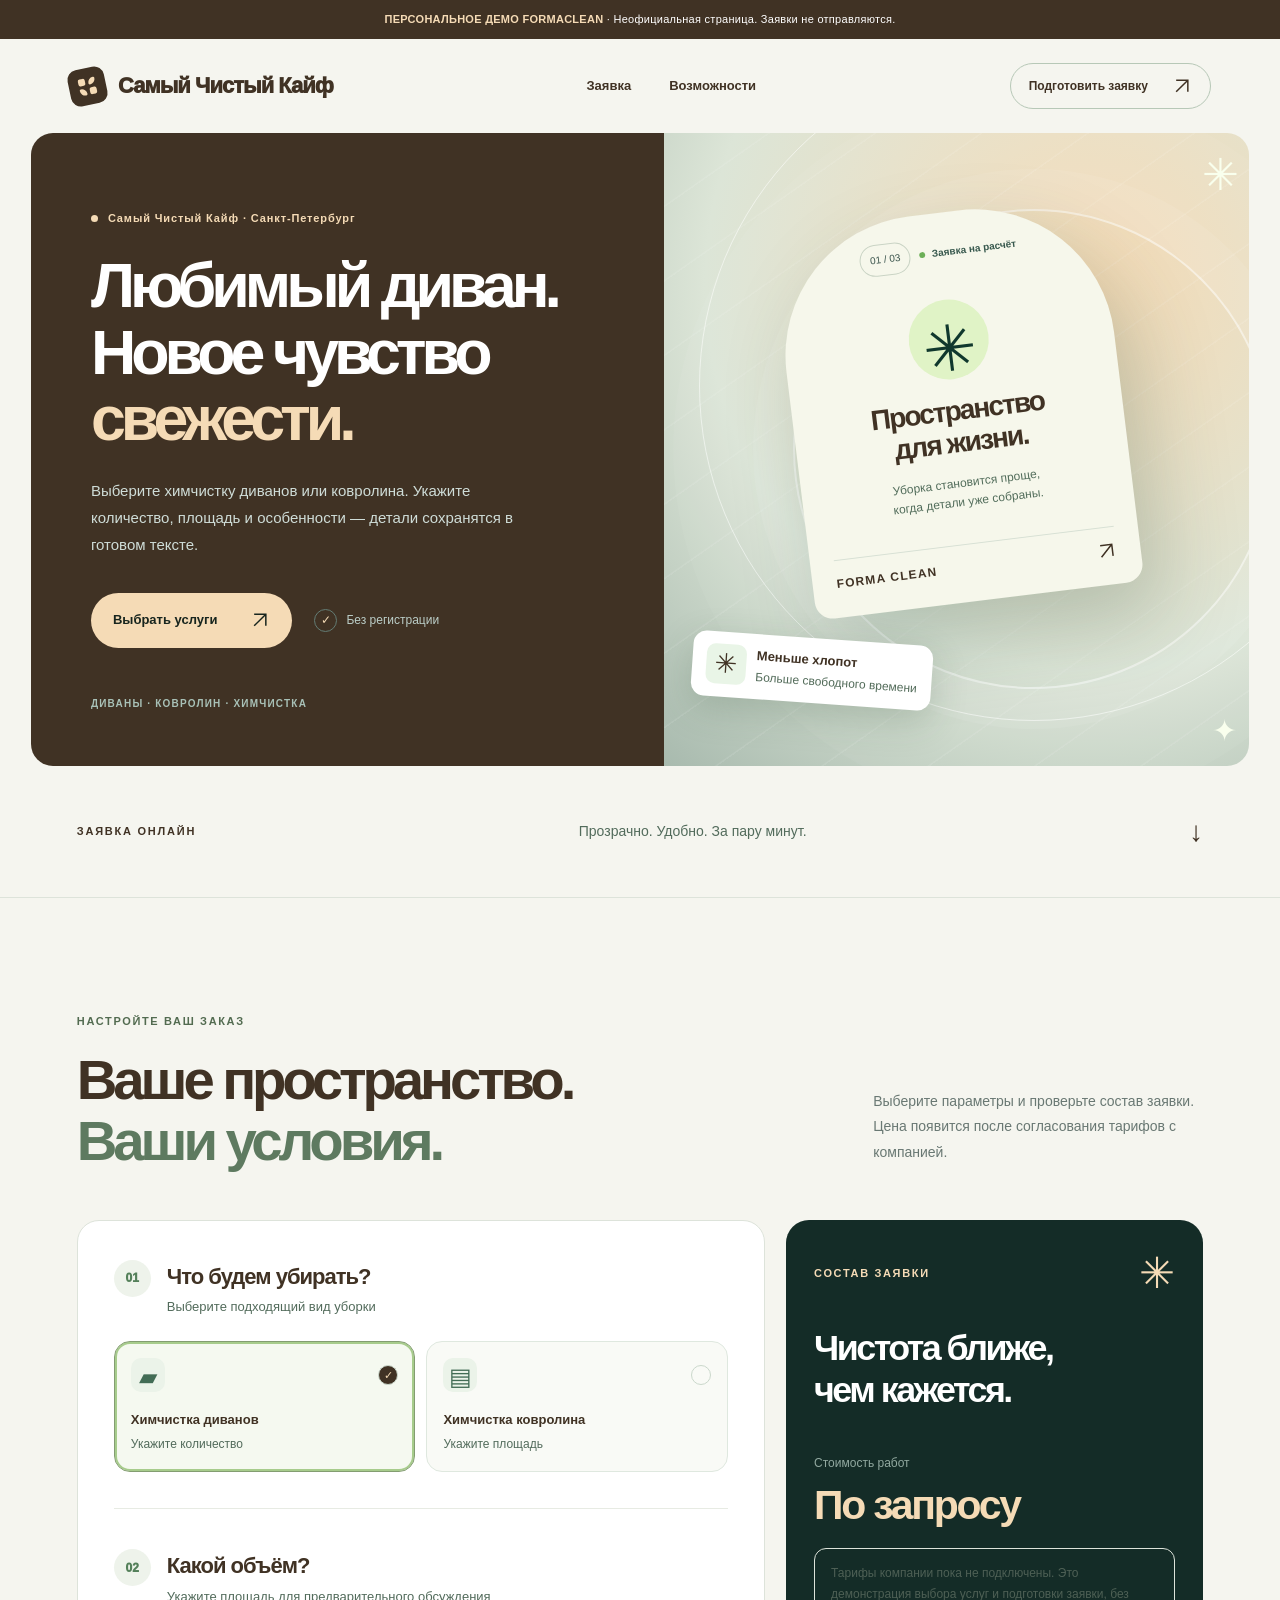
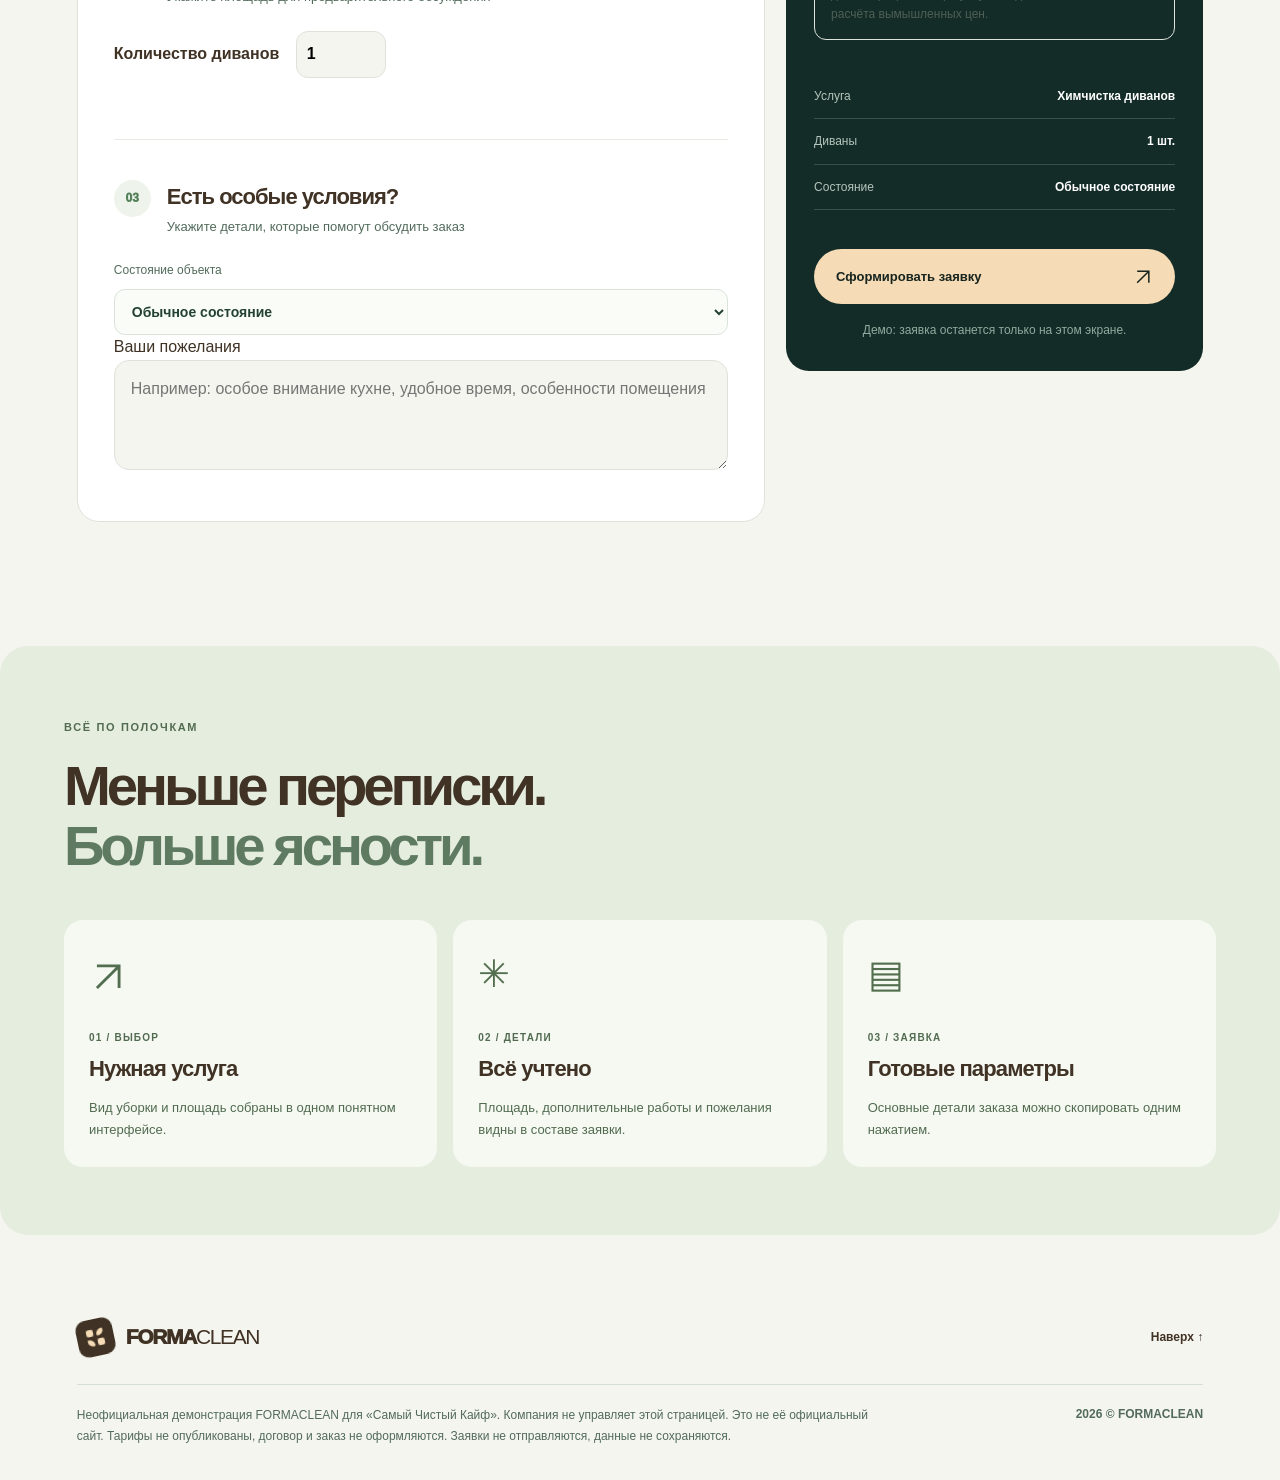
==== demos/chistiy-kaif/index.html @ d1c7a336 "Add seven clearly labeled FORMACLEAN request demos without unverified prices" ====
<!doctype html><html lang="ru"><head><meta charset="utf-8"><meta name="viewport" content="width=device-width, initial-scale=1"><meta name="robots" content="noindex,nofollow,noarchive"><meta name="theme-color" content="#403224"><title>Самый Чистый Кайф — персональное демо FORMACLEAN</title><meta name="description" content="Персональная демонстрация: выбор услуг и подготовка заявки на клининг. Неофициальная страница, без отправки заявок."><meta property="og:title" content="Самый Чистый Кайф · Демо FORMACLEAN"><meta property="og:description" content="Услуги, параметры и готовая заявка в одном интерфейсе. Неофициальная демонстрация."><link rel="stylesheet" href="../demo.css"><style>:root{--accent:#f5dbb6;--ink:#403224}</style></head><body>
  <div class="demo-banner"><strong>ПЕРСОНАЛЬНОЕ ДЕМО FORMACLEAN</strong> · Неофициальная страница. Заявки не отправляются.</div><div class="shell">
    <header class="site-header" id="top">
      <a href="#top" class="wordmark" aria-label="Самый Чистый Кайф — демоверсия"><span class="mark" aria-hidden="true"><i></i><i></i><i></i><i></i></span><span>Самый Чистый Кайф</span></a>
      <nav class="nav" aria-label="Основное меню"><a href="#calculator">Заявка</a><a href="#features">Возможности</a></nav>
      <a class="header-cta" href="#calculator">Подготовить заявку <svg class="arrow-icon" viewBox="0 0 24 24" fill="none" stroke="currentColor" stroke-width="1.8" aria-hidden="true"><path d="M5 19 19 5M5 5h14v14"/></svg></a>
    </header>
    <main>
      <section class="hero" aria-labelledby="hero-title">
        <div class="hero-left">
          <div class="kicker"><span class="dot"></span> Самый Чистый Кайф · Санкт-Петербург</div>
          <h1 id="hero-title">Любимый диван.<br>Новое чувство<br><em>свежести.</em></h1>
          <p>Выберите химчистку диванов или ковролина. Укажите количество, площадь и особенности — детали сохранятся в готовом тексте.</p>
          <div class="hero-actions"><a href="#calculator" class="btn btn-lime">Выбрать услуги <svg class="arrow-icon" viewBox="0 0 24 24" fill="none" stroke="currentColor" stroke-width="1.8" aria-hidden="true"><path d="M5 19 19 5M5 5h14v14"/></svg></a><span class="quiet-note"><span class="mini-check" aria-hidden="true">✓</span> Без регистрации</span></div>
          <div class="hero-foot"><span>ДИВАНЫ · КОВРОЛИН · ХИМЧИСТКА</span></div>
        </div>
        <div class="hero-right" aria-hidden="true">
          <div class="hero-texture"></div><div class="orb orb-outer"></div><div class="orb orb-inner"></div><div class="spark spark-one">✳</div><div class="spark spark-two">✦</div>
          <div class="scene-card"><div class="scene-top"><span class="scene-chip">01 / 03</span><span class="scene-indicator"><i></i> Заявка на расчёт</span></div><div class="scene-main"><span class="scene-icon">✳</span><strong>Пространство<br>для жизни.</strong><span>Уборка становится проще,<br>когда детали уже собраны.</span></div><div class="scene-bottom"><span>FORMA CLEAN</span><svg class="arrow-icon" viewBox="0 0 24 24" fill="none" stroke="currentColor" stroke-width="1.8" aria-hidden="true"><path d="M5 19 19 5M5 5h14v14"/></svg></div></div>
          <div class="floating-note"><span>✳</span><div><strong>Меньше хлопот</strong><small>Больше свободного времени</small></div></div>
        </div>
      </section>
      <section class="intro-line"><p>ЗАЯВКА ОНЛАЙН</p><span>Прозрачно. Удобно. За пару минут.</span><span class="line-arrow">↓</span></section>
      <section class="calculator-section" id="calculator" aria-labelledby="calc-heading">
        <div class="section-head"><div><span class="overline">НАСТРОЙТЕ ВАШ ЗАКАЗ</span><h2 id="calc-heading">Ваше пространство.<br><em>Ваши условия.</em></h2></div><p>Выберите параметры и проверьте состав заявки. Цена появится после согласования тарифов с компанией.</p></div>
        <div class="calc-layout">
          <div class="calc-form">
            <div class="form-group"><div class="group-heading"><span class="step">01</span><div><h3>Что будем убирать?</h3><p>Выберите подходящий вид уборки</p></div></div><div id="services" class="service-grid" role="group" aria-label="Виды уборки"></div></div>
            <div class="form-group" id="area-group"><div class="group-heading"><span class="step">02</span><div><h3>Какой объём?</h3><p>Укажите площадь для предварительного обсуждения</p></div></div><div id="sofa-count-group" class="quantity-section"><label for="sofa-count">Количество диванов <input id="sofa-count" type="number" min="1" max="30" step="1" value="1" inputmode="numeric"></label></div><div id="carpet-area"><div class="area-row"><label for="area">Площадь ковролина</label><div class="area-field"><input id="area" type="number" inputmode="numeric" min="15" max="500" step="1" value="55" aria-describedby="area-hint"><span>м²</span></div></div><input id="range" class="range" type="range" min="15" max="500" step="1" value="55" aria-label="Площадь, ползунок"><div id="area-hint" class="range-scale"><span>15 м²</span><span>500 м²</span></div></div></div>
            <div class="form-group last-group" id="extras-group"><div class="group-heading"><span class="step">03</span><div><h3>Добавим что-то ещё?</h3><p>Выбирайте количество каждой услуги — можно 2, 3 и больше</p></div></div>
              <div class="extra-toolbar"><div id="extra-filters" class="extra-filters" role="group" aria-label="Категории дополнительных услуг"></div><div class="extra-toolbar-bottom"><span id="selected-counter" aria-live="polite">Ничего не выбрано</span><button id="reset-extras" type="button" class="reset-extras" disabled>Очистить выбор</button></div></div>
              <div id="extras" class="extra-grid" aria-live="off"></div>
              <div class="extra-hint">В заявке отобразятся выбранные работы и количество. Стоимость и возможность выполнения нужно согласовать.</div>
            </div>
            <div class="form-group last-group"><div class="group-heading"><span class="step">04</span><div><h3>Есть особые условия?</h3><p>Укажите детали, которые помогут обсудить заказ</p></div></div>
              <label class="condition-field" for="condition">Состояние объекта <select id="condition"><option value="Обычное состояние">Обычное состояние</option><option value="Сильные загрязнения">Сильные загрязнения</option><option value="Есть домашние животные">Есть домашние животные</option><option value="Нужна срочная уборка">Нужна срочная уборка</option><option value="Другие особенности">Другие особенности</option></select></label><label for="notes" class="notes-label">Ваши пожелания</label><textarea id="notes" class="notes-field" maxlength="1200" placeholder="Например: особое внимание кухне, удобное время, особенности помещения"></textarea>
            </div>
          </div>
          <aside class="order-summary" aria-labelledby="summary-heading"><div class="summary-top"><span class="summary-label">СОСТАВ ЗАЯВКИ</span><span class="summary-spark">✳</span></div><h3 id="summary-heading">Чистота ближе,<br>чем кажется.</h3><p class="summary-caption">Стоимость работ</p><div class="amount" id="total">По запросу</div><p class="demo-explanation">Тарифы компании пока не подключены. Это демонстрация выбора услуг и подготовки заявки, без расчёта вымышленных цен.</p><div id="breakdown" class="breakdown"></div><div id="summary-note" class="summary-note" hidden>При нестандартных условиях итог уточняется менеджером.</div><div class="summary-hr"></div><button class="btn btn-lime summary-action" id="generate" type="button">Сформировать заявку <svg class="arrow-icon" viewBox="0 0 24 24" fill="none" stroke="currentColor" stroke-width="1.8" aria-hidden="true"><path d="M5 19 19 5M5 5h14v14"/></svg></button><span class="summary-small">Демо: заявка останется только на этом экране.</span></aside>
        </div>
        <div id="order-preview" class="preview" hidden tabindex="-1" aria-live="polite"><div class="preview-copy"><span class="overline">ПОДГОТОВЛЕННАЯ ЗАЯВКА</span><h3>Всё готово к обсуждению</h3><p>Можно скопировать данные и отправить их в удобном вам канале. На этом сайте заявка не отправляется автоматически.</p></div><pre id="preview-text"></pre><button id="copy" class="btn btn-outline" type="button">Скопировать заявку <svg class="arrow-icon" viewBox="0 0 24 24" fill="none" stroke="currentColor" stroke-width="1.8" aria-hidden="true"><path d="M5 19 19 5M5 5h14v14"/></svg></button><span id="copy-status" role="status"></span></div>
      </section>
      <section id="features" class="feature-section"><div class="feature-top"><span class="overline">ВСЁ ПО ПОЛОЧКАМ</span><h2>Меньше переписки.<br><em>Больше ясности.</em></h2></div><div class="feature-cards"><article><span class="feature-icon"><svg class="arrow-icon" viewBox="0 0 24 24" fill="none" stroke="currentColor" stroke-width="1.8" aria-hidden="true"><path d="M5 19 19 5M5 5h14v14"/></svg></span><span class="feature-num">01 / ВЫБОР</span><h3>Нужная услуга</h3><p>Вид уборки и площадь собраны в одном понятном интерфейсе.</p></article><article><span class="feature-icon">✳</span><span class="feature-num">02 / ДЕТАЛИ</span><h3>Всё учтено</h3><p>Площадь, дополнительные работы и пожелания видны в составе заявки.</p></article><article><span class="feature-icon">▤</span><span class="feature-num">03 / ЗАЯВКА</span><h3>Готовые параметры</h3><p>Основные детали заказа можно скопировать одним нажатием.</p></article></div></section>
    </main>
    <footer class="footer"><div class="footer-upper"><div class="wordmark"><span class="mark" aria-hidden="true"><i></i><i></i><i></i><i></i></span><span>FORMA<span class="light-weight">CLEAN</span></span></div><a href="#top">Наверх ↑</a></div><div class="footer-bottom"><p id="legal-note">Неофициальная демонстрация FORMACLEAN для «Самый Чистый Кайф». Компания не управляет этой страницей. Это не её официальный сайт. Тарифы не опубликованы, договор и заказ не оформляются. Заявки не отправляются, данные не сохраняются.</p><span>2026 © FORMACLEAN</span></div></footer>
  </div>
  <script id="demo-config" type="application/json">{"slug": "chistiy-kaif", "name": "Самый Чистый Кайф", "accent": "#f5dbb6", "ink": "#403224", "headline": "Любимый диван.\u003cbr>Новое чувство\u003cbr>\u003cem>свежести.\u003c/em>", "intro": "Выберите химчистку диванов или ковролина. Укажите количество, площадь и особенности — детали сохранятся в готовом тексте.", "services": [{"id": "sofa", "name": "Химчистка диванов", "symbol": "▰", "area": false}, {"id": "carpet", "name": "Химчистка ковролина", "symbol": "▤", "area": true}], "extras": [{"id": "sofa", "name": "Химчистка диванов", "unit": "диванов", "symbol": "▰", "max": 99}], "foot": "ДИВАНЫ · КОВРОЛИН · ХИМЧИСТКА", "chemical": true}</script><script src="../demo.js"></script></body></html>
---- demos/demo.css ----
:root{--ink:#132b28;--paper:#f5f5ef;--soft:#eaece4;--muted:#697873;--accent:#d8fa81;--white:#fff;--border:#dde3da}
*{box-sizing:border-box}html{scroll-behavior:smooth}body{margin:0;color:var(--ink);background:var(--paper);font:16px/1.55 Inter,ui-sans-serif,-apple-system,BlinkMacSystemFont,"Segoe UI",Arial,sans-serif;-webkit-font-smoothing:antialiased}a{color:inherit;text-decoration:none}h1,h2,h3,p{margin:0}button,input{font:inherit}button{cursor:pointer}a:focus-visible,button:focus-visible,input:focus-visible{outline:3px solid #eeb361;outline-offset:3px}button{color:inherit}.shell{overflow:hidden}.site-header,.hero,.intro-line,.calculator-section,.feature-section,.footer{max-width:1440px;margin:0 auto}
.site-header{padding:24px 5.4%;display:flex;gap:24px;justify-content:space-between;align-items:center}.wordmark{display:inline-flex;align-items:center;gap:12px;font-weight:950;font-size:21px;letter-spacing:-.065em;white-space:nowrap}.light-weight{font-weight:450}.mark{display:grid;grid-template-columns:repeat(2,7px);grid-template-rows:repeat(2,7px);gap:3px;background:var(--ink);border-radius:10px;padding:10px;transform:rotate(-12deg)}.mark i{display:block;background:var(--accent);border-radius:2px}.mark i:nth-child(2){border-radius:8px 2px 8px 2px}.mark i:nth-child(3){border-radius:2px 8px 2px 8px}.nav{display:flex;gap:38px;font-weight:650;font-size:13px}.nav a:hover{color:#648349}.header-cta{display:inline-flex;align-items:center;gap:24px;border-radius:100px;border:1px solid #b7c8b7;padding:12px 18px;font-size:12px;font-weight:800;white-space:nowrap;transition:.2s}.header-cta:hover{background:#d8efc2}.header-cta span{font-size:18px}
.hero{margin:0 auto 0;display:grid;grid-template-columns:52% 48%;min-height:615px;padding:0 2.4%}.hero-left{position:relative;background:var(--ink);color:var(--white);padding:77px 7.5% 55px 9.5%;display:flex;flex-direction:column;align-items:flex-start;justify-content:center;border-radius:22px 0 0 22px}.kicker,.overline{font-size:11px;letter-spacing:.15em;font-weight:900}.kicker{display:flex;gap:10px;align-items:center;color:var(--accent)}.dot{display:inline-block;width:7px;height:7px;background:var(--accent);border-radius:50%}.hero h1{font-size:clamp(48px,5.4vw,84px);letter-spacing:-.08em;line-height:1.06;font-weight:830;margin:25px 0 25px;max-width:710px}.hero h1 em{font-style:normal;color:var(--accent)}.hero-left>p{font-size:15px;color:#cfddd8;max-width:435px;line-height:1.8}.hero-actions{display:flex;align-items:center;gap:22px;flex-wrap:wrap;margin:35px 0 65px}.btn{border:0;border-radius:100px;padding:17px 22px;display:inline-flex;align-items:center;justify-content:space-between;gap:33px;font-weight:850;font-size:13px;line-height:1.1;transition:.2s;min-height:55px}.btn-lime{background:var(--accent);color:#17251e}.btn-lime:hover{filter:brightness(.92);transform:translateY(-2px)}.btn span{font-size:18px}.quiet-note{color:#bacdc7;font-size:12px;display:flex;gap:9px;align-items:center}.mini-check{border:1px solid #637c74;border-radius:100px;width:23px;height:23px;display:grid;place-items:center;color:var(--accent)}.hero-foot{position:absolute;bottom:46px;left:9.5%;display:flex;align-items:center;gap:17px;color:#a8c1b7;font-size:10px;letter-spacing:.12em;font-weight:750}.hero-foot b{height:3px;width:3px;border-radius:50%;background:#8aada2}.hero-right{position:relative;overflow:hidden;background:radial-gradient(circle at 73% 24%,#bdf5bc 0%,#d9e5cf 27%,#afc6b4 75%);border-radius:0 22px 22px 0;min-height:615px;isolation:isolate}.hero-texture{position:absolute;inset:0;background:repeating-linear-gradient(145deg,transparent,transparent 59px,#ffffff30 60px,#ffffff30 61px);opacity:.5}.orb{position:absolute;border:1px solid #fff8;border-radius:50%}.orb-outer{width:670px;height:670px;left:6%;top:-13%}.orb-inner{width:480px;height:480px;left:22%;top:12%;border-width:2px;box-shadow:0 0 0 40px #ffffff12,0 0 0 120px #ffffff0a}.scene-card{position:absolute;width:54%;height:74%;top:14%;left:24%;background:#f6f7eb;border-radius:170px 170px 18px 18px;display:flex;flex-direction:column;padding:26px 29px 30px;box-shadow:16px 36px 80px #31534440;transform:rotate(-7deg)}.scene-top{display:flex;justify-content:space-between;align-items:center;gap:9px}.scene-chip{font-size:10px;color:#39534b;border:1px solid #cad4c5;padding:7px 9px;border-radius:100px}.scene-indicator{font-size:9px;font-weight:750;color:#37584d;white-space:nowrap}.scene-indicator i{display:inline-block;width:6px;height:6px;background:#6caf57;border-radius:50%;margin-right:4px}.scene-main{display:flex;flex-direction:column;align-items:center;text-align:center;justify-content:center;flex:1}.scene-icon{display:grid;place-items:center;width:98px;height:98px;border-radius:50%;color:#10382d;font-size:78px;margin:0 0 18px;background:#e0f3c6}.scene-main strong{font-size:clamp(20px,2vw,31px);line-height:1.13;letter-spacing:-.065em}.scene-main>span:last-child{font-size:11px;line-height:1.6;margin-top:17px;color:#799083}.scene-bottom{border-top:1px solid #d8e1d5;padding-top:13px;display:flex;justify-content:space-between;font-size:10px;font-weight:900;letter-spacing:.1em}.scene-bottom span:last-child{font-size:19px}.floating-note{position:absolute;left:5%;bottom:14%;display:flex;align-items:center;gap:12px;border-radius:13px;background:#fff;color:var(--ink);padding:13px 19px;box-shadow:0 12px 36px #314f3534;transform:rotate(4deg)}.floating-note>span{background:#e9f5e7;border-radius:9px;width:40px;height:40px;font-size:27px;display:grid;place-items:center}.floating-note strong{display:block;font-size:12px;white-space:nowrap}.floating-note small{display:block;color:#8a988c;font-size:10px;white-space:nowrap;margin-top:2px}.spark{position:absolute;color:#f9ffed}.spark-one{font-size:70px;top:3%;right:5%}.spark-two{font-size:44px;bottom:4%;right:7%}
.intro-line{display:flex;justify-content:space-between;align-items:center;gap:18px;padding:44px 6%;border-bottom:1px solid var(--border)}.intro-line p{font-size:11px;font-weight:850;letter-spacing:.16em}.intro-line>span:nth-child(2){color:#7e9185;font-size:14px}.line-arrow{font-size:28px}
.calculator-section{padding:110px 6% 124px}.section-head{display:flex;justify-content:space-between;align-items:end;gap:40px;margin-bottom:48px}.overline{color:#6f8475}.section-head h2,.feature-top h2{font-size:clamp(41px,4.4vw,67px);letter-spacing:-.073em;line-height:1.08;margin-top:17px}.section-head h2 em,.feature-top h2 em{font-style:normal;color:#92ac94}.section-head>p{font-size:14px;line-height:1.8;color:var(--muted);max-width:330px;margin-bottom:7px}.calc-layout{display:grid;grid-template-columns:minmax(0,1.65fr) minmax(305px,1fr);align-items:start;gap:21px}.calc-form{border:1px solid var(--border);background:#fff;border-radius:22px;padding:30px 36px 15px}.form-group{padding:9px 0 36px;margin-bottom:31px;border-bottom:1px solid #e7ebe3}.last-group{border:0;margin-bottom:0}.group-heading{display:flex;gap:16px;align-items:start;margin-bottom:25px}.step{border-radius:50%;display:grid;place-items:center;flex:none;width:37px;height:37px;background:#eef3eb;color:#54805a;font-size:12px;font-weight:950}.group-heading h3{font-size:22px;letter-spacing:-.045em}.group-heading p{color:#9aa99e;font-size:13px;margin-top:3px}.service-grid{display:grid;grid-template-columns:repeat(3,minmax(0,1fr));gap:11px}.service{border:1px solid #dfe8df;background:#f9faf6;border-radius:16px;min-height:151px;padding:16px;text-align:left;display:flex;flex-direction:column;transition:.2s;min-width:0}.service:hover{transform:translateY(-3px)}.service[aria-pressed=true]{border-color:#839d71;box-shadow:0 0 0 2px #a7cc8c inset;background:#f5f9f0}.service-top{display:flex;align-items:center;justify-content:space-between;margin-bottom:20px}.service-symbol{background:#ebf3e9;color:#426c55;width:34px;height:34px;border-radius:10px;display:grid;place-items:center;font-size:24px}.service-indicator{border:1px solid #cbd8cc;border-radius:50%;width:20px;height:20px;display:grid;place-items:center;color:transparent;font-size:11px}.service[aria-pressed=true] .service-indicator{background:var(--ink);color:var(--accent)}.service strong{display:block;line-height:1.2;font-size:13px}.service small{font-size:12px;color:#8b9d91;margin-top:8px}.area-row{display:flex;justify-content:space-between;align-items:center;gap:15px}.area-row label{font-size:13px;font-weight:750}.area-field{display:flex;align-items:center;gap:7px;border:1px solid #dce5da;border-radius:11px;padding:5px 11px;background:#f8faf6}.area-field input{font-size:23px;width:68px;border:0;background:transparent;text-align:right;font-weight:850;color:var(--ink);outline:none}.area-field span{font-size:13px;color:#85998a}.range{display:block;margin:25px 0 13px;width:100%;accent-color:#648e56;cursor:pointer}.range-scale{display:flex;justify-content:space-between;font-size:11px;color:#9aa99e}.extra-grid{display:grid;grid-template-columns:repeat(2,minmax(0,1fr));gap:10px}.extra{display:flex;align-items:center;justify-content:space-between;gap:8px;border:1px solid #e3e9e0;padding:16px 17px;border-radius:12px;cursor:pointer;min-width:0;transition:.2s}.extra:hover{background:#f7faf5}.extra strong{display:block;font-size:13px}.extra small{font-size:11px;color:#90a092}.extra input{width:18px;height:18px;accent-color:#476c4b;cursor:pointer}.order-summary{background:#142c27;color:#fff;border-radius:23px;padding:32px 28px;position:sticky;top:20px;min-width:0;overflow:hidden}.summary-top{display:flex;justify-content:space-between;align-items:center}.summary-label{font-size:11px;font-weight:850;letter-spacing:.15em;color:var(--accent)}.summary-spark{font-size:43px;line-height:1;color:var(--accent)}.order-summary h3{font-size:clamp(28px,2.8vw,41px);letter-spacing:-.07em;line-height:1.17;margin:33px 0 42px}.summary-caption{color:#92a9a0;font-size:12px;margin-bottom:9px}.amount{font-size:clamp(36px,4vw,55px);font-weight:880;letter-spacing:-.08em;line-height:1.2;color:var(--accent)}.breakdown{margin:34px 0 23px}.bill-line{display:flex;justify-content:space-between;align-items:start;gap:9px;padding:13px 0;border-bottom:1px solid #35514a;font-size:12px}.bill-line span{color:#b3c5bc}.bill-line strong{white-space:nowrap;text-align:right}.summary-hr{height:16px}.summary-action{width:100%;font-size:13px}.summary-small{display:block;text-align:center;color:#91aa9e;font-size:11px;margin-top:17px;line-height:1.5}.preview{margin-top:22px;background:#e7eddf;border:1px solid #d4dfd0;border-radius:18px;padding:26px;scroll-margin-top:18px}.preview-copy h3{font-size:24px;letter-spacing:-.04em;margin:8px 0 4px}.preview-copy p{max-width:690px;font-size:13px;color:#668072}.preview pre{white-space:pre-wrap;overflow-wrap:anywhere;font:13px/1.7 ui-monospace,monospace;background:#fafcf7;padding:20px;border-radius:12px;margin:21px 0}.btn-outline{background:transparent;border:1px solid #91ad9b;gap:17px}.preview #copy-status{font-size:12px;margin-left:15px}[hidden]{display:none!important}
.feature-section{background:#e5eddf;border-radius:28px;padding:68px 5%;margin-bottom:80px}.feature-top h2{margin-bottom:43px}.feature-cards{display:grid;grid-template-columns:repeat(3,minmax(0,1fr));gap:16px}.feature-cards article{background:#f5f9f2;border-radius:19px;padding:25px;min-height:238px}.feature-icon{display:block;color:#526e4e;font-size:38px;margin-bottom:26px}.feature-num{display:block;color:#7b9777;font-size:10px;font-weight:850;letter-spacing:.12em}.feature-cards h3{font-size:22px;letter-spacing:-.04em;margin:6px 0 11px}.feature-cards p{color:#7f9285;font-size:13px;line-height:1.75}.footer{padding:0 6% 34px}.footer-upper{display:flex;justify-content:space-between;align-items:center;gap:18px;border-bottom:1px solid #d6dfd5;padding-bottom:25px}.footer-upper>a{font-size:12px;font-weight:800}.footer-bottom{display:flex;justify-content:space-between;gap:20px;align-items:start;padding-top:20px}.footer-bottom p{font-size:11px;line-height:1.7;color:#66796b;max-width:810px}.footer-bottom span{font-size:10px;font-weight:800;white-space:nowrap;color:#8c9c8f}
body[data-variant=urban]{--accent:#c8e3fd}body[data-variant=urban] .hero-right{background:radial-gradient(circle at 74% 20%,#b2daea,#afbdc8 70%)}body[data-variant=urban] .hero h1 em{color:#c8e3fd}body[data-variant=urban] .service[aria-pressed=true]{border-color:#7296bc;box-shadow:0 0 0 2px #9eb7d3 inset}body[data-variant=express]{--accent:#ffe2b2}body[data-variant=express] .hero-right{background:radial-gradient(circle at 76% 20%,#f9e9b8,#d8ab98 70%)}body[data-variant=express] .hero h1 em{color:#ffe2b2}body[data-variant=express] .service[aria-pressed=true]{border-color:#cc9d70;box-shadow:0 0 0 2px #ebc597 inset}body[data-variant=premium]{--accent:#e5d4f0}body[data-variant=premium] .hero-right{background:radial-gradient(circle at 78% 23%,#ebd5ec,#b4a5bd 74%)}body[data-variant=premium] .hero h1 em{color:#e5d4f0}body[data-variant=premium] .service[aria-pressed=true]{border-color:#ab91b8;box-shadow:0 0 0 2px #cdb2d2 inset}
@media(max-width:1000px){.hero{grid-template-columns:1fr 1fr;min-height:515px}.hero-left{padding:52px 7%}.hero-right{min-height:515px}.hero h1{font-size:clamp(46px,5vw,67px)}.scene-card{width:63%;left:17%;height:70%;top:14%}.floating-note{bottom:7%}.calc-layout{grid-template-columns:minmax(0,1.4fr) minmax(285px,1fr)}.calc-form{padding:25px}.service-grid{grid-template-columns:1fr}.service{min-height:76px;display:grid;grid-template-columns:42px 1fr;align-items:center;gap:3px 12px}.service-top{grid-row:1/3;margin:0}.service-indicator{display:none}.service small{margin:0}.extra-grid{grid-template-columns:1fr}.site-header{padding:21px 4%}.nav{gap:20px}}
@media(max-width:750px){.site-header{padding:16px 5%;gap:10px}.nav{display:none}.wordmark{font-size:19px}.header-cta{padding:10px 12px;gap:8px;font-size:10px}.hero{display:flex;flex-direction:column;padding:0 3%;min-height:0}.hero-left{border-radius:20px 20px 0 0;padding:50px 8% 75px;min-height:480px}.hero h1{font-size:clamp(47px,8.6vw,76px)}.hero-right{border-radius:0 0 20px 20px;min-height:330px}.scene-card{height:78%;width:42%;top:12%;left:30%;border-radius:120px 120px 13px 13px}.scene-main .scene-icon{height:64px;width:64px;font-size:54px;margin-bottom:11px}.scene-main strong{font-size:22px}.scene-main>span:last-child{font-size:10px}.floating-note{left:12%;bottom:8%}.hero-foot{bottom:30px;left:8%}.intro-line{padding:27px 6%}.intro-line>span:nth-child(2){display:none}.calculator-section{padding:75px 5% 80px}.section-head{display:block}.section-head>p{margin-top:18px;max-width:550px}.calc-layout{grid-template-columns:1fr}.order-summary{position:static}.service-grid{grid-template-columns:repeat(3,minmax(0,1fr))}.service{min-height:145px;display:flex}.service-top{margin-bottom:15px}.service-indicator{display:grid}.extra-grid{grid-template-columns:repeat(2,minmax(0,1fr))}.feature-section{margin:0 3% 45px;padding:42px 5%}.feature-cards{grid-template-columns:1fr}.feature-cards article{min-height:0;padding:23px}.feature-icon{margin-bottom:11px}.feature-section h2{font-size:40px}.footer{padding:0 5% 22px}.footer-bottom{flex-direction:column;gap:9px}}
@media(max-width:460px){.site-header{padding:16px 4%}.wordmark{font-size:16px;gap:8px}.mark{grid-template-columns:repeat(2,6px);grid-template-rows:repeat(2,6px);padding:7px;border-radius:7px}.hero-left{min-height:492px;padding:43px 7% 68px}.hero h1{font-size:clamp(46px,12vw,62px)}.hero-left>p{font-size:14px}.hero-actions{margin:24px 0 66px}.hero-right{min-height:280px}.scene-card{left:25%;width:52%;padding:15px;transform:rotate(-5deg)}.scene-chip,.scene-indicator{font-size:7px}.scene-main>span:last-child{display:none}.scene-main strong{font-size:21px}.scene-icon{width:52px;height:52px;font-size:43px}.floating-note{padding:10px;left:5%;bottom:6%}.floating-note small{font-size:8px}.floating-note>span{width:30px;height:30px}.intro-line{padding:25px 7%}.calculator-section{padding:64px 4% 65px}.section-head h2{font-size:43px}.calc-form{padding:20px 16px 0}.group-heading h3{font-size:19px}.group-heading{gap:10px}.service-grid{grid-template-columns:1fr}.service{min-height:82px;display:grid;grid-template-columns:35px 1fr auto;gap:2px 10px}.service-top{grid-column:1;grid-row:1/3}.service strong{grid-column:2;grid-row:1}.service small{grid-column:2;grid-row:2;margin:0}.service-indicator{display:none}.extra-grid{grid-template-columns:1fr}.order-summary{padding:27px 22px}.feature-top h2{font-size:36px}.footer-bottom p{font-size:10px}}

/* v3 · categories, quantity steppers and detailed extras */
.service-grid{grid-template-columns:repeat(2,minmax(0,1fr))}
.service{min-height:131px}
#area-group[hidden]{display:none!important}
.extra-toolbar{margin:-2px 0 19px}
.extra-filters{display:flex;flex-wrap:wrap;gap:7px}
.extra-filter{padding:10px 14px;background:#f5f7f3;border:1px solid #e2e9de;color:#52695a;border-radius:100px;font-weight:750;font-size:12px;transition:background .18s,color .18s}
.extra-filter:hover{background:#e7eddf}.extra-filter[aria-pressed=true]{color:#fff;background:#1a3a31;border-color:#1a3a31}
.extra-toolbar-bottom{display:flex;align-items:center;justify-content:space-between;gap:12px;margin:13px 0 0;font-size:12px;color:#778b7d}
.reset-extras{padding:4px 0;border:0;background:transparent;color:#315f4e;font-size:12px;font-weight:800;text-decoration:underline;text-underline-offset:3px}
.reset-extras:disabled{color:#a7b8aa;cursor:default;text-decoration:none}
.extra-grid{grid-template-columns:repeat(2,minmax(0,1fr));gap:10px}
.extra{display:flex;flex-direction:column;align-items:stretch;justify-content:space-between;gap:14px;border:1px solid #e1e8df;padding:16px 16px 14px;border-radius:14px;background:#fcfdfb;min-width:0;transition:background .2s,border-color .2s,box-shadow .2s}
.extra:hover{background:#f9fcf7}.extra.has-count{border-color:#91aa7b;background:#f2f8e8;box-shadow:0 0 0 1px #d9e7cc inset}
.extra-header{display:flex;align-items:flex-start;gap:10px}
.extra-symbol{display:grid;place-items:center;flex:none;width:35px;height:35px;border-radius:11px;background:#e9f2e6;color:#3c694c;font-size:19px}
.extra-name{min-width:0}.extra-name strong{display:block;color:#21372c;font-size:13px;line-height:1.35}.extra-name small{display:block;font-size:11px;color:#8ba091;margin-top:4px;line-height:1.35}
.extra-bottom{display:flex;align-items:center;justify-content:space-between;gap:8px;flex-wrap:wrap}
.extra-price{display:flex;flex-direction:column;line-height:1.4}.extra-price strong{font-size:14px;letter-spacing:-.02em}.extra-price span{font-size:10px;color:#8ba091}
.qty-stepper{display:flex;align-items:center;border-radius:11px;border:1px solid #d7e1d5;background:#fff;overflow:hidden;min-width:114px;height:38px}
.qty-stepper button{font-size:20px;line-height:1;flex:none;border:0;background:transparent;color:#2d5144;width:32px;height:100%;font-weight:600}
.qty-stepper button:disabled{color:#afbbaf;cursor:default}.qty-stepper button:not(:disabled):hover{background:#e8f4e0}
.qty-stepper input{font-weight:750;font-size:13px;text-align:center;min-width:0;width:48px;flex:1;border:0;background:transparent;color:#243f32;appearance:textfield;-moz-appearance:textfield;outline-offset:-2px;padding:0}
.qty-stepper input::-webkit-outer-spin-button,.qty-stepper input::-webkit-inner-spin-button{-webkit-appearance:none;margin:0}
.extra-hint{border-top:1px solid #e7ece6;font-size:11px;color:#8da095;line-height:1.6;padding:17px 2px 0}
.condition-field{font-size:12px;color:#829186;display:flex;flex-direction:column;gap:9px}
.condition-field select{font:inherit;font-size:14px;font-weight:650;color:#244234;padding:13px;border-radius:11px;border:1px solid #dae4da;background:#fafcf8;width:100%;cursor:pointer}
.summary-note{font-size:11px;background:#335048;color:#deebdd;border-radius:9px;padding:12px;margin:11px 0}
.bill-line{align-items:start}.bill-line .qty-detail{font-size:10px;opacity:.82;font-weight:400}
.empty-extra-state{background:#f5f9f2;padding:20px;color:#69806c;border-radius:12px;grid-column:1/-1;font-size:13px}
@media(max-width:1000px){.service-grid{grid-template-columns:repeat(2,minmax(0,1fr))}.service{display:flex;min-height:128px}.service-top{margin-bottom:7px}}
@media(max-width:750px){.extra-grid{grid-template-columns:repeat(2,minmax(0,1fr))}.service-grid{grid-template-columns:repeat(2,minmax(0,1fr))}}
@media(max-width:530px){.extra-grid{grid-template-columns:1fr}.service-grid{grid-template-columns:1fr}.extra{gap:12px;padding:16px}.extra-bottom{flex-wrap:nowrap}.extra-filter{padding:9px 11px;font-size:11px}}

/* UI audit #8: reserve separate flow space for the tilted card and its note. */
.shell{overflow:clip}
.hero-left,.hero-right,.calc-form,.group-heading>div{min-width:0}
.hero-actions{margin-bottom:32px}
.hero-foot{position:static;margin-top:auto;padding-top:16px;flex-wrap:wrap}
.hero-right{display:flex;flex-direction:column;align-items:center;justify-content:center;gap:36px;padding:48px 28px 32px}
.scene-card{position:relative;top:auto;left:auto;width:min(88%,330px);height:auto;min-height:390px;flex:none;padding:24px;border-radius:140px 140px 18px 18px;transform:rotate(-7deg)}
.scene-top{flex-wrap:wrap;justify-content:center}
.scene-chip{font-size:10px}
.scene-indicator{font-size:10px}
.scene-main{margin-top:24px}
.scene-main .scene-icon{width:80px;height:80px;font-size:64px;margin-bottom:16px}
.scene-main strong{font-size:28px}
.scene-main>span:last-child{display:block;font-size:12px;color:#516c5a;margin-top:16px}
.scene-bottom{margin-top:24px;flex:none;font-size:12px;align-items:center;gap:12px}
.scene-bottom>span:first-child{white-space:nowrap}
.floating-note{position:relative;left:auto;bottom:auto;align-self:flex-start;max-width:100%;padding:12px 14px;gap:10px;flex:none;transform:rotate(4deg)}
.floating-note>span{flex:none}
.floating-note strong{font-size:13px;white-space:normal}
.floating-note small{font-size:12px;color:#526b59;white-space:normal}
.spark-one{top:8px;right:10px;font-size:44px}
.spark-two{bottom:12px;right:12px;font-size:30px}
.site-header{flex-wrap:wrap}
.site-header .wordmark{min-height:44px}
.nav a,.footer-upper>a{display:inline-flex;align-items:center;min-height:44px}
.header-cta{min-height:44px;font-size:12px}
.service strong,.extra-name,.bill-line span{overflow-wrap:anywhere}
.service-top{width:100%}
.service strong,.service small{width:100%}
.service{gap:0}
.area-row{flex-wrap:wrap}
.area-field{margin-left:auto}
.area-field input{min-height:44px}
.range{min-height:44px;margin:12px 0 0}
.extra-toolbar-bottom{flex-wrap:wrap}
.extra-filter,.reset-extras{min-height:44px;font-size:12px}
.extra-bottom{flex-wrap:wrap}
.qty-stepper{height:46px;min-width:142px;overflow:visible}
.qty-stepper button{width:44px;border-radius:10px}
.qty-stepper input{width:52px;height:44px;cursor:text}
.qty-stepper :focus-visible{outline-offset:-3px}
select:focus-visible{outline:3px solid #eeb361;outline-offset:3px}
.area-field:focus-within{outline:3px solid #b57524;outline-offset:3px}
.group-heading p,.range-scale,.service small,.extra-name small,.extra-price span,.extra-hint,.condition-field,.extra-toolbar-bottom{color:#526b5b}
.overline,.feature-num,.feature-cards p{color:#526b50}
.section-head h2 em,.feature-top h2 em{color:#5e7a60}
.footer-bottom p,.footer-bottom span,.preview-copy p,.intro-line>span:nth-child(2),.empty-extra-state{color:#526b5b}
.extra-name small,.extra-price span,.extra-hint,.range-scale,.footer-bottom p,.footer-bottom span,.summary-note{font-size:12px}
.bill-line{flex-wrap:wrap}
.bill-line span{flex:1 1 160px}
.bill-line strong{margin-left:auto}
.order-summary{position:static}
.preview #copy-status{display:block;margin:12px 0 0}
button:disabled{cursor:default}
.summary-action:disabled{opacity:.65}
.arrow-icon{width:20px;height:20px;display:inline-block;flex:none;vertical-align:middle}
.feature-icon .arrow-icon{width:38px;height:38px}
.area-field span{color:#526b5b}
.summary-caption,.summary-small{font-size:12px}
.order-summary.is-sticky{position:sticky}
@media(max-width:1000px){.service-grid,.extra-grid{grid-template-columns:1fr}.service{min-height:112px}}
@media(max-width:750px){
  .hero-left{padding-bottom:36px}
  .hero-right{min-height:0;padding:40px 24px 30px;gap:32px}
  .scene-card{width:min(88%,300px);min-height:350px}
  .scene-main strong{font-size:26px}
  .service-grid{grid-template-columns:repeat(2,minmax(0,1fr))}
  .service{display:flex;min-height:145px}
  .service-top{margin-bottom:15px}
  .extra-grid{grid-template-columns:1fr}
}
@media(max-width:530px){
  .service-grid{grid-template-columns:1fr}
  .service{min-height:118px}
}
@media(max-width:460px){
  .hero-right{padding:36px 20px 26px}
  .scene-card{width:min(90%,280px);padding:20px;min-height:340px}
  .scene-main .scene-icon{width:64px;height:64px;font-size:54px}
  .scene-main strong{font-size:24px}
  .hero-left{padding-bottom:30px}
  .hero-actions{margin-bottom:22px}
  .hero-foot{font-size:10px;gap:12px}
  .kicker{font-size:10px;letter-spacing:.1em}
  .header-cta{white-space:normal;gap:8px;padding:10px 12px}
  .section-head h2{font-size:clamp(32px,8.7vw,40px)}
  .footer-bottom p{font-size:12px}
}
@media(max-width:350px){
  .site-header{gap:8px}
  .header-cta{font-size:11px;max-width:120px}
  .hero-right{padding-inline:18px}
  .floating-note{padding:10px;gap:8px}
  .floating-note>span{width:30px;height:30px}
  .scene-card{width:92%;padding:18px}
  .scene-main strong{font-size:23px}
}
@media(prefers-reduced-motion:reduce){
  html{scroll-behavior:auto}
  *,*::before,*::after{animation:none!important;transition:none!important;scroll-behavior:auto!important}
  .btn-lime:hover,.service:hover{transform:none}
}


.demo-banner{padding:11px 5.4%;background:var(--ink);color:white;font-size:11px;text-align:center;letter-spacing:.025em}.demo-banner strong{color:var(--accent)}.site-header .wordmark{white-space:normal;letter-spacing:-.04em;font-size:clamp(16px,1.7vw,24px);max-width:55%;line-height:1.2}.site-header .mark{flex-shrink:0}.kicker{letter-spacing:.08em}.hero-right{background:radial-gradient(circle at 73% 24%,var(--accent),#dce5d7 60%,#a8baae)}.hero h1{font-size:clamp(44px,4.9vw,76px)}.amount{font-size:clamp(28px,3.2vw,44px);letter-spacing:-.055em}.notes-field{display:block;width:100%;border:1px solid var(--border);border-radius:15px;padding:16px;background:var(--paper);color:var(--ink);font:inherit;resize:vertical;min-height:110px}.notes-field:focus-visible{outline:3px solid #eeb361;outline-offset:3px}.empty-extra-state{font-size:13px}.demo-explanation{margin:18px 0 0;padding:14px 16px;border:1px solid var(--border);border-radius:12px;font-size:12px;color:#4e6055;line-height:1.7}.demo-explanation a{text-decoration:underline}.quantity-section{padding:0 0 25px}.quantity-section label{font-weight:700}.quantity-section input{width:90px;border:1px solid var(--border);border-radius:12px;padding:10px;margin-left:12px;background:var(--paper)}.preview pre{white-space:pre-wrap;overflow-wrap:anywhere}.summary-caption{margin-top:15px}.scene-indicator{white-space:normal}.service small{line-height:1.4}.group-heading p{line-height:1.5}[hidden]{display:none!important}
@media(max-width:750px){.site-header .wordmark{max-width:68%;font-size:18px}.site-header .header-cta{font-size:11px;max-width:30%}.hero h1{font-size:54px}.demo-banner{font-size:10px;padding:10px 15px}.kicker{font-size:10px}.hero-foot{font-size:8px;letter-spacing:.07em;max-width:90%}}
@media(max-width:390px){.hero h1{font-size:46px}.site-header .wordmark{font-size:16px}.hero-foot{font-size:7px}.hero-actions{gap:12px}}
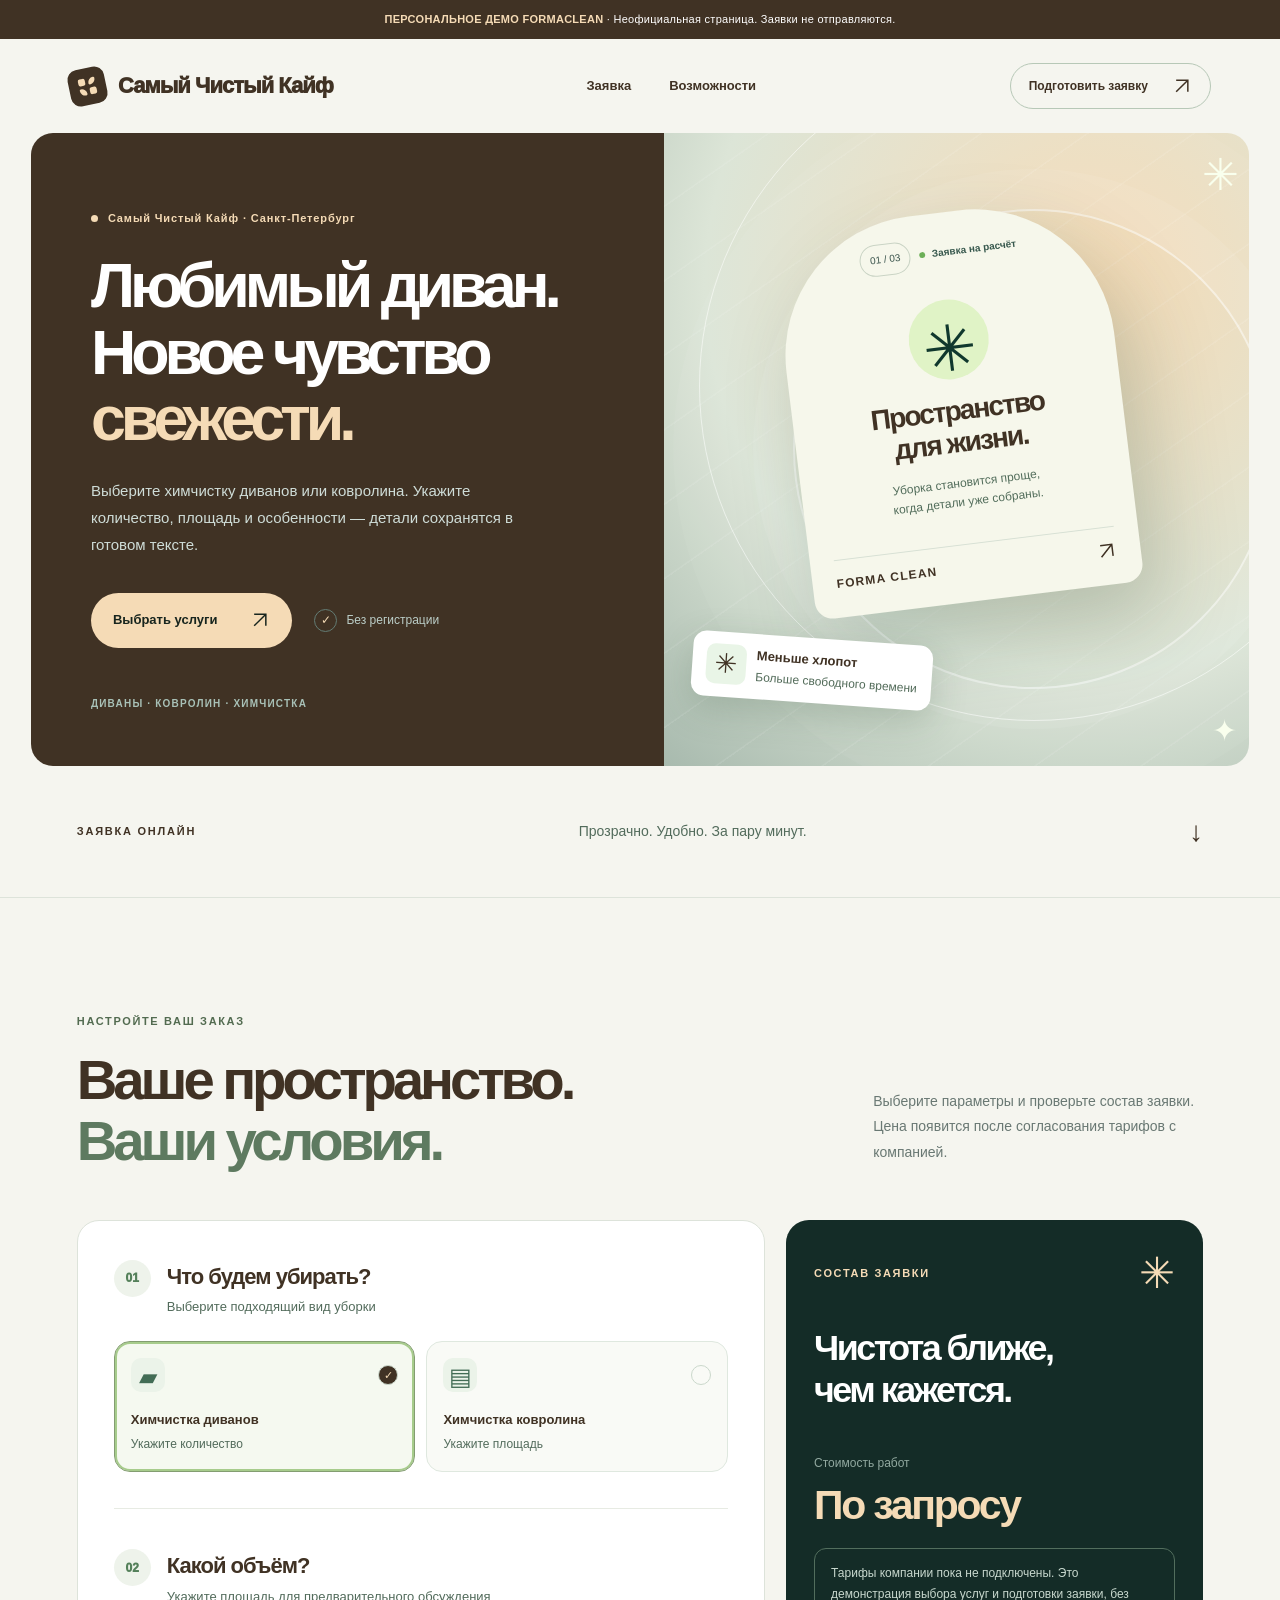
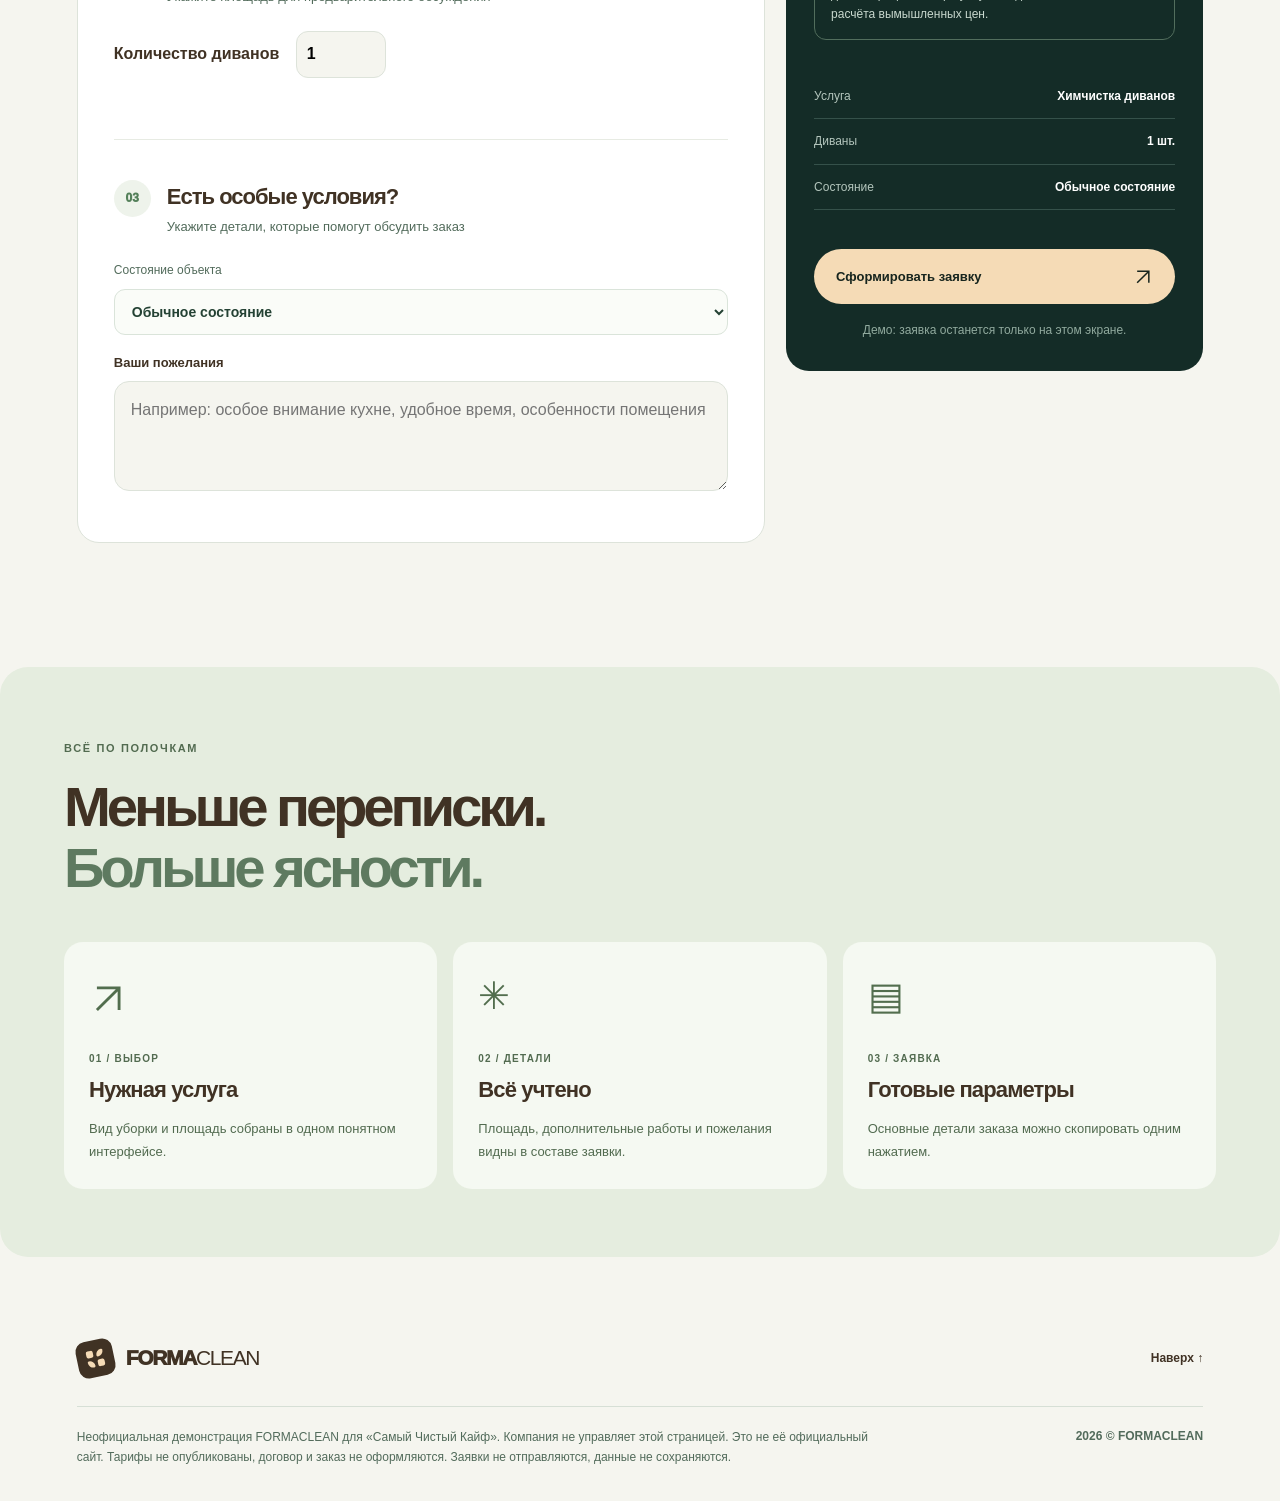
==== commit 7cf4481e: "Version personalized demo styles for reliable browser refresh" ====
--- a/demos/chistiy-kaif/index.html
+++ b/demos/chistiy-kaif/index.html
@@ -1,4 +1,4 @@
-<!doctype html><html lang="ru"><head><meta charset="utf-8"><meta name="viewport" content="width=device-width, initial-scale=1"><meta name="robots" content="noindex,nofollow,noarchive"><meta name="theme-color" content="#403224"><title>Самый Чистый Кайф — персональное демо FORMACLEAN</title><meta name="description" content="Персональная демонстрация: выбор услуг и подготовка заявки на клининг. Неофициальная страница, без отправки заявок."><meta property="og:title" content="Самый Чистый Кайф · Демо FORMACLEAN"><meta property="og:description" content="Услуги, параметры и готовая заявка в одном интерфейсе. Неофициальная демонстрация."><link rel="stylesheet" href="../demo.css"><style>:root{--accent:#f5dbb6;--ink:#403224}</style></head><body>
+<!doctype html><html lang="ru"><head><meta charset="utf-8"><meta name="viewport" content="width=device-width, initial-scale=1"><meta name="robots" content="noindex,nofollow,noarchive"><meta name="theme-color" content="#403224"><title>Самый Чистый Кайф — персональное демо FORMACLEAN</title><meta name="description" content="Персональная демонстрация: выбор услуг и подготовка заявки на клининг. Неофициальная страница, без отправки заявок."><meta property="og:title" content="Самый Чистый Кайф · Демо FORMACLEAN"><meta property="og:description" content="Услуги, параметры и готовая заявка в одном интерфейсе. Неофициальная демонстрация."><link rel="stylesheet" href="../demo.css?v=2"><style>:root{--accent:#f5dbb6;--ink:#403224}</style></head><body>
   <div class="demo-banner"><strong>ПЕРСОНАЛЬНОЕ ДЕМО FORMACLEAN</strong> · Неофициальная страница. Заявки не отправляются.</div><div class="shell">
     <header class="site-header" id="top">
       <a href="#top" class="wordmark" aria-label="Самый Чистый Кайф — демоверсия"><span class="mark" aria-hidden="true"><i></i><i></i><i></i><i></i></span><span>Самый Чистый Кайф</span></a>
--- a/demos/demo.css
+++ b/demos/demo.css
@@ -152,3 +152,7 @@
 .demo-banner{padding:11px 5.4%;background:var(--ink);color:white;font-size:11px;text-align:center;letter-spacing:.025em}.demo-banner strong{color:var(--accent)}.site-header .wordmark{white-space:normal;letter-spacing:-.04em;font-size:clamp(16px,1.7vw,24px);max-width:55%;line-height:1.2}.site-header .mark{flex-shrink:0}.kicker{letter-spacing:.08em}.hero-right{background:radial-gradient(circle at 73% 24%,var(--accent),#dce5d7 60%,#a8baae)}.hero h1{font-size:clamp(44px,4.9vw,76px)}.amount{font-size:clamp(28px,3.2vw,44px);letter-spacing:-.055em}.notes-field{display:block;width:100%;border:1px solid var(--border);border-radius:15px;padding:16px;background:var(--paper);color:var(--ink);font:inherit;resize:vertical;min-height:110px}.notes-field:focus-visible{outline:3px solid #eeb361;outline-offset:3px}.empty-extra-state{font-size:13px}.demo-explanation{margin:18px 0 0;padding:14px 16px;border:1px solid var(--border);border-radius:12px;font-size:12px;color:#4e6055;line-height:1.7}.demo-explanation a{text-decoration:underline}.quantity-section{padding:0 0 25px}.quantity-section label{font-weight:700}.quantity-section input{width:90px;border:1px solid var(--border);border-radius:12px;padding:10px;margin-left:12px;background:var(--paper)}.preview pre{white-space:pre-wrap;overflow-wrap:anywhere}.summary-caption{margin-top:15px}.scene-indicator{white-space:normal}.service small{line-height:1.4}.group-heading p{line-height:1.5}[hidden]{display:none!important}
 @media(max-width:750px){.site-header .wordmark{max-width:68%;font-size:18px}.site-header .header-cta{font-size:11px;max-width:30%}.hero h1{font-size:54px}.demo-banner{font-size:10px;padding:10px 15px}.kicker{font-size:10px}.hero-foot{font-size:8px;letter-spacing:.07em;max-width:90%}}
 @media(max-width:390px){.hero h1{font-size:46px}.site-header .wordmark{font-size:16px}.hero-foot{font-size:7px}.hero-actions{gap:12px}}
+.order-summary,.order-summary.is-sticky{position:static!important}
+.order-summary .demo-explanation{color:#c8d8ce;border-color:#526e5d}
+.bill-line strong{white-space:normal;overflow-wrap:anywhere}
+.notes-label{display:block;margin:18px 0 8px;font-size:13px;font-weight:700}
